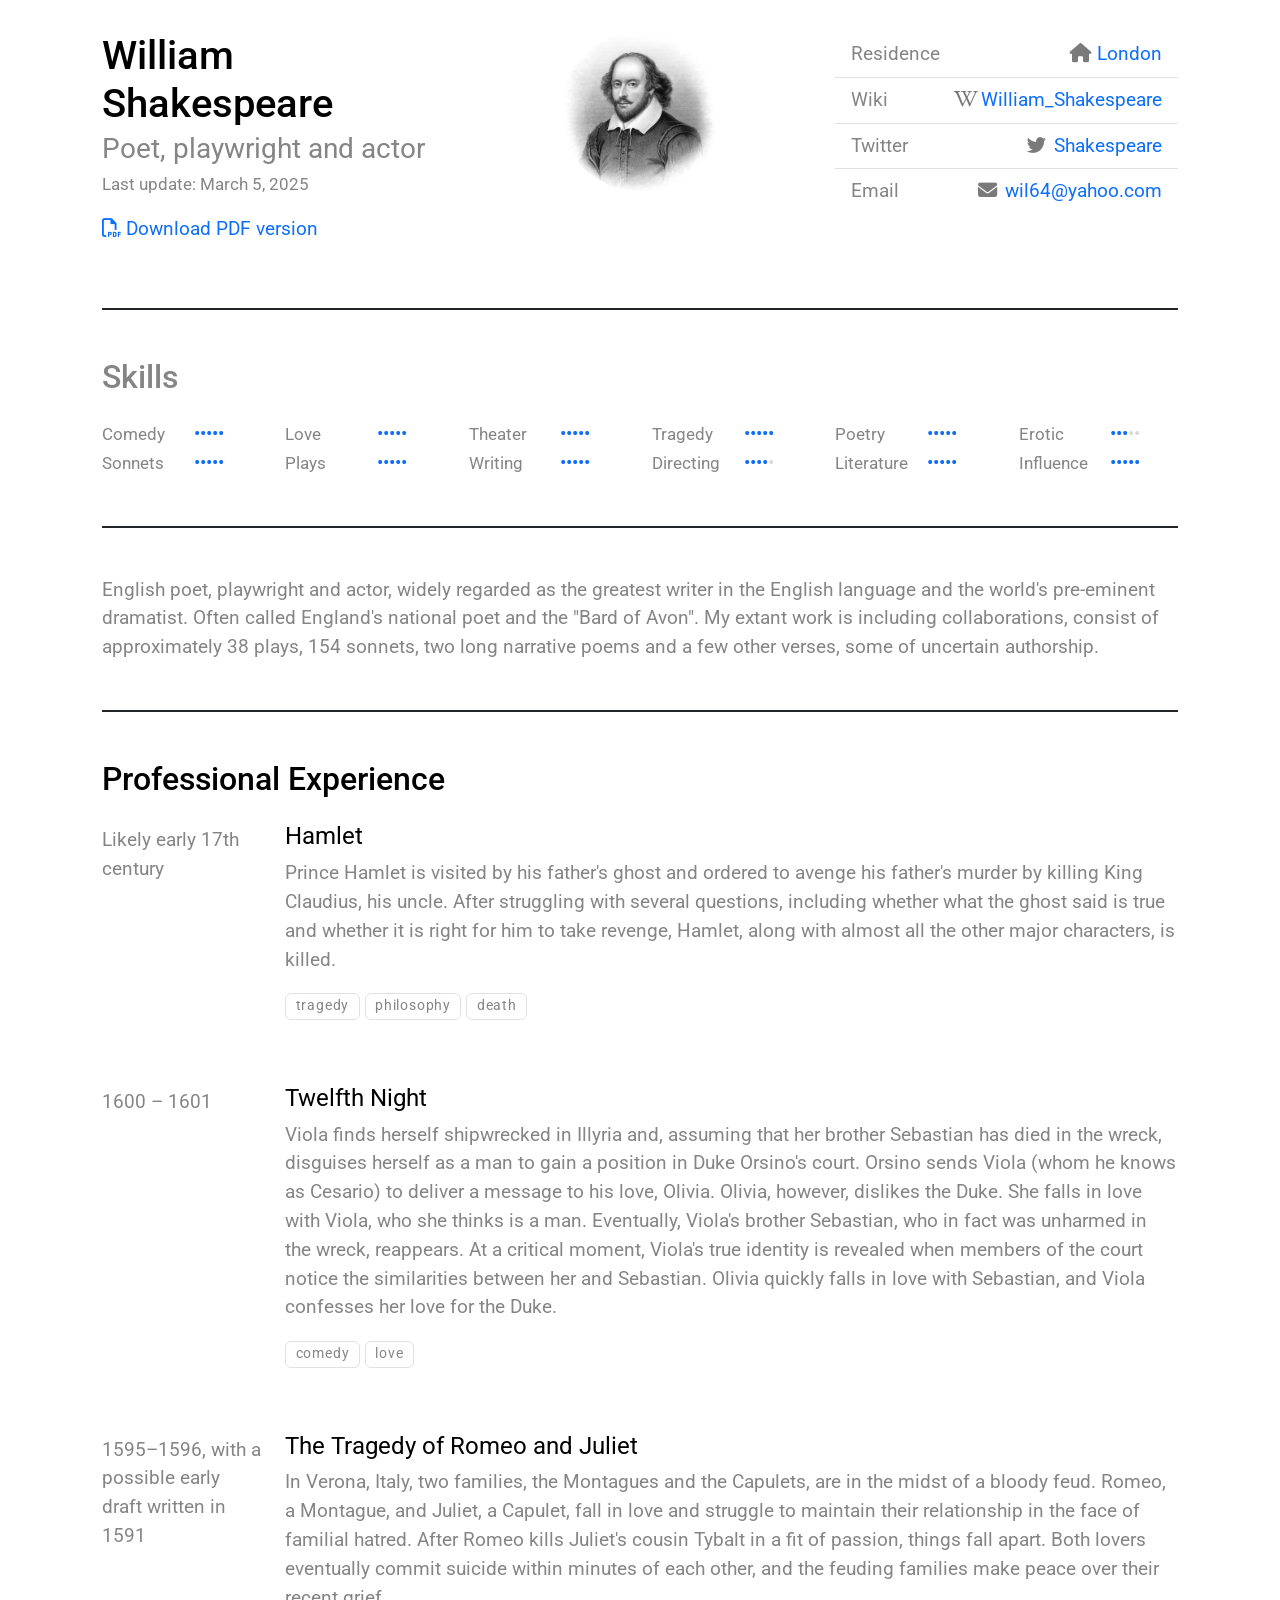
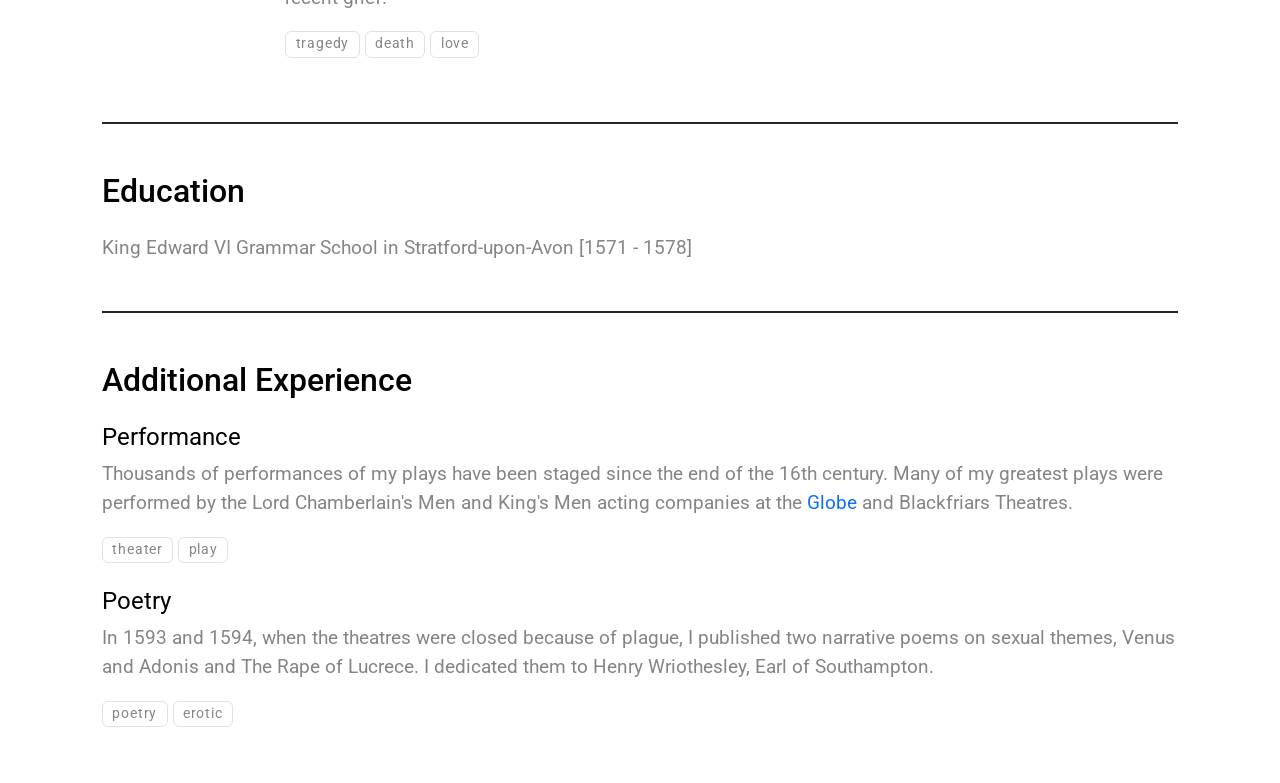
==== index.html @ 2194b479 "Deploying to gh-pages from @ DavidEo8145/cv@c3b291b998f80a54f65186875cc60ff836a8d5ad 🚀" ====
<!doctype html>
<html lang="en">
<head>
    <meta charset="UTF-8"/>
    <meta name="viewport" content="width=device-width, initial-scale=1">
    <title>William Shakespeare. Poet, playwright and actor</title>
    <link rel="icon" href="favicon.ico" type="image/x-icon"/>
    <link rel="preconnect" href="https://fonts.googleapis.com">
    <link rel="preconnect" href="https://fonts.gstatic.com" crossorigin>
    <link href="https://fonts.googleapis.com/css2?family=Roboto:wght@400;500&display=swap" rel="stylesheet">
    <link rel="stylesheet" href="https://cdn.jsdelivr.net/npm/bootstrap@5.2.0/dist/css/bootstrap.min.css">
    <link rel="stylesheet" href="https://cdnjs.cloudflare.com/ajax/libs/font-awesome/6.1.2/css/all.min.css">
    <link rel="stylesheet" href="styles.css">
    <base target="_blank">
</head>
<body>
<div class="container page">
    <div class="border-bottom border-2 border-print-0 border-dark mb-5 pb-5 pb-print-0 mb-print-1">
        <div class="row">
            <div class="col-print-6 col-12 col-md-4 d-flex justify-content-between flex-column">
                <div>
                    <h1 class="mb-0">William Shakespeare</h1>
                    <div class="fs-3">Poet, playwright and actor</div>
                </div>
                <div>
                    <p>
                        <time datetime="" class="small">Last update: March 5, 2025</time>
                    </p>
                    <p>
                        <span class="screen"><a href="william-shakespeare.poet-playwright-and-actor.pdf"><i class="far fa-file-pdf"></i>Download PDF version</a></span>
                        <span class="print">Up-to-date version of CV is available at <a href="https://DavidEo8145.github.io/cv"
                                                                                        class="text-nowrap"><i
                            class="fab fa-github" aria-hidden="true"></i>https://DavidEo8145.github.io/cv</a></span>
                    </p>
                </div>
            </div>
            <div class="col-4 col-md-3 col-lg-2 offset-lg-1 d-none d-md-block align-md-self-center text-center">
                <img src="photo.jpg" class="rounded-circle img-fluid" alt="Personal photo">
            </div>
            <div class="col-print-6 col-12 col-md-5 offset-lg-1 col-lg-4">
                <ul class="list-group list-group-flush">
                    <li class="list-group-item d-flex justify-content-between align-items-start">
                        <span class="text-nowrap">Residence</span>
                        <span class="text-nowrap"><a href="https://www.google.com/maps/place/London,+UK/@51.5285582,-0.2416814,11z/data=!3m1!4b1!4m5!3m4!1s0x47d8a00baf21de75:0x52963a5addd52a99!8m2!3d51.5072178!4d-0.1275862"><i class="fa fa-home fact-icon"></i>London</a></span>
                    </li>
                    <li class="list-group-item d-flex justify-content-between align-items-start">
                        <span class="text-nowrap">Wiki</span>
                        <span class="text-nowrap"><a href="https://en.wikipedia.org/wiki/William_Shakespeare">
                  <i class="fa-brands fa-wikipedia-w fact-icon"></i>William_Shakespeare
                </a></span>
                    </li>
                    <li class="list-group-item d-flex justify-content-between align-items-start">
                        <span class="text-nowrap">Twitter</span>
                        <span class="text-nowrap"><a href="https://twitter.com/shakespeare"><i class="fa-brands fa-twitter fact-icon"></i>Shakespeare</a></span>
                    </li>
                    <li class="list-group-item d-flex justify-content-between align-items-start">
                        <span class="text-nowrap">Email</span>
                        <span class="text-nowrap"><a href="mailto:wil64@yahoo.com"><i class="fa fa-envelope fact-icon"></i>wil64@yahoo.com</a></span>
                    </li>
                </ul>
            </div>
        </div>
    </div>

    <div class="border-bottom border-2 border-print-0 border-dark mb-5 pb-5 pb-print-0 mb-print-1">
        <h3 class="h2 screen mb-4">Skills</h3>
        <div class="row align-items-center">
            <div class="col-print-1 col-3 col-md-2 col-lg-1 text-right">
                <small>Comedy</small>
            </div>
            <div class="col-print-1 col-3 col-md-2 col-lg-1">
                <div class="skills">
                    <div class="skills-bar" style="width: 100%"></div>
                </div>
            </div>
            <div class="col-print-1 col-3 col-md-2 col-lg-1 text-right">
                <small>Love</small>
            </div>
            <div class="col-print-1 col-3 col-md-2 col-lg-1">
                <div class="skills">
                    <div class="skills-bar" style="width: 100%"></div>
                </div>
            </div>
            <div class="col-print-1 col-3 col-md-2 col-lg-1 text-right">
                <small>Theater</small>
            </div>
            <div class="col-print-1 col-3 col-md-2 col-lg-1">
                <div class="skills">
                    <div class="skills-bar" style="width: 100%"></div>
                </div>
            </div>
            <div class="col-print-1 col-3 col-md-2 col-lg-1 text-right">
                <small>Tragedy</small>
            </div>
            <div class="col-print-1 col-3 col-md-2 col-lg-1">
                <div class="skills">
                    <div class="skills-bar" style="width: 100%"></div>
                </div>
            </div>
            <div class="col-print-1 col-3 col-md-2 col-lg-1 text-right">
                <small>Poetry</small>
            </div>
            <div class="col-print-1 col-3 col-md-2 col-lg-1">
                <div class="skills">
                    <div class="skills-bar" style="width: 100%"></div>
                </div>
            </div>
            <div class="col-print-1 col-3 col-md-2 col-lg-1 text-right">
                <small>Erotic</small>
            </div>
            <div class="col-print-1 col-3 col-md-2 col-lg-1">
                <div class="skills">
                    <div class="skills-bar" style="width: 60%"></div>
                </div>
            </div>
            <div class="col-print-1 col-3 col-md-2 col-lg-1 text-right">
                <small>Sonnets</small>
            </div>
            <div class="col-print-1 col-3 col-md-2 col-lg-1">
                <div class="skills">
                    <div class="skills-bar" style="width: 100%"></div>
                </div>
            </div>
            <div class="col-print-1 col-3 col-md-2 col-lg-1 text-right">
                <small>Plays</small>
            </div>
            <div class="col-print-1 col-3 col-md-2 col-lg-1">
                <div class="skills">
                    <div class="skills-bar" style="width: 100%"></div>
                </div>
            </div>
            <div class="col-print-1 col-3 col-md-2 col-lg-1 text-right">
                <small>Writing</small>
            </div>
            <div class="col-print-1 col-3 col-md-2 col-lg-1">
                <div class="skills">
                    <div class="skills-bar" style="width: 100%"></div>
                </div>
            </div>
            <div class="col-print-1 col-3 col-md-2 col-lg-1 text-right">
                <small>Directing</small>
            </div>
            <div class="col-print-1 col-3 col-md-2 col-lg-1">
                <div class="skills">
                    <div class="skills-bar" style="width: 80%"></div>
                </div>
            </div>
            <div class="col-print-1 col-3 col-md-2 col-lg-1 text-right">
                <small>Literature</small>
            </div>
            <div class="col-print-1 col-3 col-md-2 col-lg-1">
                <div class="skills">
                    <div class="skills-bar" style="width: 100%"></div>
                </div>
            </div>
            <div class="col-print-1 col-3 col-md-2 col-lg-1 text-right">
                <small>Influence</small>
            </div>
            <div class="col-print-1 col-3 col-md-2 col-lg-1">
                <div class="skills">
                    <div class="skills-bar" style="width: 100%"></div>
                </div>
            </div>
        </div>
    </div>

    <div class="border-bottom border-2 border-print-0 border-dark mb-5 pb-5 pb-print-0 mb-print-1">
        English poet, playwright and actor, widely regarded as the greatest writer in the English language
        and the world's pre-eminent dramatist. Often called England's national poet and the "Bard of Avon".
        My extant work is including collaborations, consist of approximately 38 plays, 154 sonnets,
        two long narrative poems and a few other verses, some of uncertain authorship.
    </div>

    <div class="border-bottom border-2 border-print-0 border-dark mb-5 pb-5 pb-print-0 mb-print-1">
        <h2 class="mb-4">Professional Experience</h2>
        <div class="row d-block d-md-flex mb-5">
            <div class="col-md-2 pt-1">
                Likely early 17th century
            </div>
            <div class="col-md-10">
                <h3 class="fs-4 fw-normal">Hamlet</h3>

                <div><p>Prince Hamlet is visited by his father&#39;s ghost and ordered to avenge his father&#39;s murder by killing King Claudius, his uncle. After struggling with several questions, including whether what the ghost said is true and whether it is right for him to take revenge, Hamlet, along with almost all the other major characters, is killed.</p></div>

                <p>
                    <span class="badge text-body border border-1">tragedy</span>
                    <span class="badge text-body border border-1">philosophy</span>
                    <span class="badge text-body border border-1">death</span>
                </p>
            </div>
        </div>
        <div class="row d-block d-md-flex mb-5">
            <div class="col-md-2 pt-1">
                1600 – 1601
            </div>
            <div class="col-md-10">
                <h3 class="fs-4 fw-normal">Twelfth Night</h3>

                <div><p>Viola finds herself shipwrecked in Illyria and, assuming that her brother Sebastian has died in the wreck, disguises herself as a man to gain a position in Duke Orsino&#39;s court. Orsino sends Viola (whom he knows as Cesario) to deliver a message to his love, Olivia. Olivia, however, dislikes the Duke. She falls in love with Viola, who she thinks is a man. Eventually, Viola&#39;s brother Sebastian, who in fact was unharmed in the wreck, reappears. At a critical moment, Viola&#39;s true identity is revealed when members of the court notice the similarities between her and Sebastian. Olivia quickly falls in love with Sebastian, and Viola confesses her love for the Duke.</p></div>

                <p>
                    <span class="badge text-body border border-1">comedy</span>
                    <span class="badge text-body border border-1">love</span>
                </p>
            </div>
        </div>
        <div class="row d-block d-md-flex">
            <div class="col-md-2 pt-1">
                1595–1596, with a possible early draft written in 1591
            </div>
            <div class="col-md-10">
                <h3 class="fs-4 fw-normal">The Tragedy of Romeo and Juliet</h3>

                <div><p>In Verona, Italy, two families, the Montagues and the Capulets, are in the midst of a bloody feud. Romeo, a Montague, and Juliet, a Capulet, fall in love and struggle to maintain their relationship in the face of familial hatred. After Romeo kills Juliet&#39;s cousin Tybalt in a fit of passion, things fall apart. Both lovers eventually commit suicide within minutes of each other, and the feuding families make peace over their recent grief.</p></div>

                <p>
                    <span class="badge text-body border border-1">tragedy</span>
                    <span class="badge text-body border border-1">death</span>
                    <span class="badge text-body border border-1">love</span>
                </p>
            </div>
        </div>
    </div>

    <div class="border-bottom border-2 border-print-0 border-dark mb-5 pb-5 pb-print-0 mb-print-1">
        <h2 class="mb-4">Education</h2>
        <div>King Edward VI Grammar School in Stratford-upon-Avon [1571 - 1578]</div>
    </div>

    <h2 class="mb-4">Additional Experience</h2>

    <div class="mb-4">
        <h3 class="fs-4 fw-normal">Performance</h3>

        <p>Thousands of performances of my plays have been staged since the end of the 16th century. Many of my greatest plays were performed by the Lord Chamberlain&#39;s Men and King&#39;s Men acting companies at the <a href="https://en.wikipedia.org/wiki/Globe_Theatre">Globe</a> and Blackfriars Theatres.</p>

        <div>
            <span class="badge text-body border border-1">theater</span>
            <span class="badge text-body border border-1">play</span>
        </div>
    </div>
    <div class="mb-4">
        <h3 class="fs-4 fw-normal">Poetry</h3>

        <p>In 1593 and 1594, when the theatres were closed because of plague, I published two narrative poems on sexual themes, Venus and Adonis and The Rape of Lucrece. I dedicated them to Henry Wriothesley, Earl of Southampton.</p>

        <div>
            <span class="badge text-body border border-1">poetry</span>
            <span class="badge text-body border border-1">erotic</span>
        </div>
    </div>
</div>
</body>
</html>
---- styles.css ----
:root {
    --bs-font-sans-serif: Roboto, sans-serif;
    --bs-body-font-weight: 400;
    --bs-body-color: #858585;
    --bs-body-color-rgb: 133, 133, 133;
    --light-color: #D9D9D9;
    --dark-color: #7a7a7a;
    --bs-body-font-size: 1.2rem;
}

a {
    word-break: break-word;
    text-decoration: none;
}

h1, h2, h3, h4 {
    color: #000000;
}

@media print {
    :root {
        --bs-body-color: #000;
    }

    body {
        font-size: 0.7rem;
    }

    a {
        text-decoration: underline;
    }

    .page {
        min-width: 100%;
    }

    .screen {
        display: none;
    }

    .card {
        border: none;
    }

    .card-body {
        padding: 0;
    }

    .badge {
        border: 0.07rem solid #868e96;
        color: inherit;
        background-color: inherit;
    }

    .print-url {
        color: #deeef9;
        text-decoration: none;
        font-size: smaller;
    }

    .text-print-right {
        text-align: right;
    }
}

@media not print {
    .page {
        padding: 2rem;
    }

    .print {
        display: none;
    }

    h2 {
        margin-top: 2rem;
        margin-bottom: 1rem;
    }

    dt {
        font-weight: normal;
    }

    strong {
        font-weight: 500;
    }
}

.far,
.fab,
.fas,
.fa {
    text-decoration: none !important;
    margin-right: 5px;
}

.badge {
    font-weight: normal;
    letter-spacing: 0.05rem;
}

@media print {
    .col-print-1 {
        flex: 0 0 8.333333%;
        max-width: 8.333333%;
    }

    .col-print-6 {
        flex: 0 0 50%;
        max-width: 50%;
    }

    .border-print-0 {
        border-width: 0 !important;
    }

    .pb-print-0 {
        padding-bottom: 0 !important;
    }

    .mb-print-1 {
        margin-bottom: 1rem !important;
    }
}

.fact-icon {
    width: 1em;
    color: var(--dark-color);
    margin-right: 0.5rem;
}

@page {
    size: auto;
    margin: 10mm;
}

.skills {
    position: relative;
    display: inline-block;
    font-size: 1.2rem;
}

.skills::after {
    display: block;
    content: '•••••';
    color: var(--light-color);
}

.skills-bar {
    position: absolute;
    left: 0;
    top: 0;
    overflow: hidden;
}

.skills-bar::after {
    display: block;
    content: '•••••';
    color: var(--bs-primary);
}
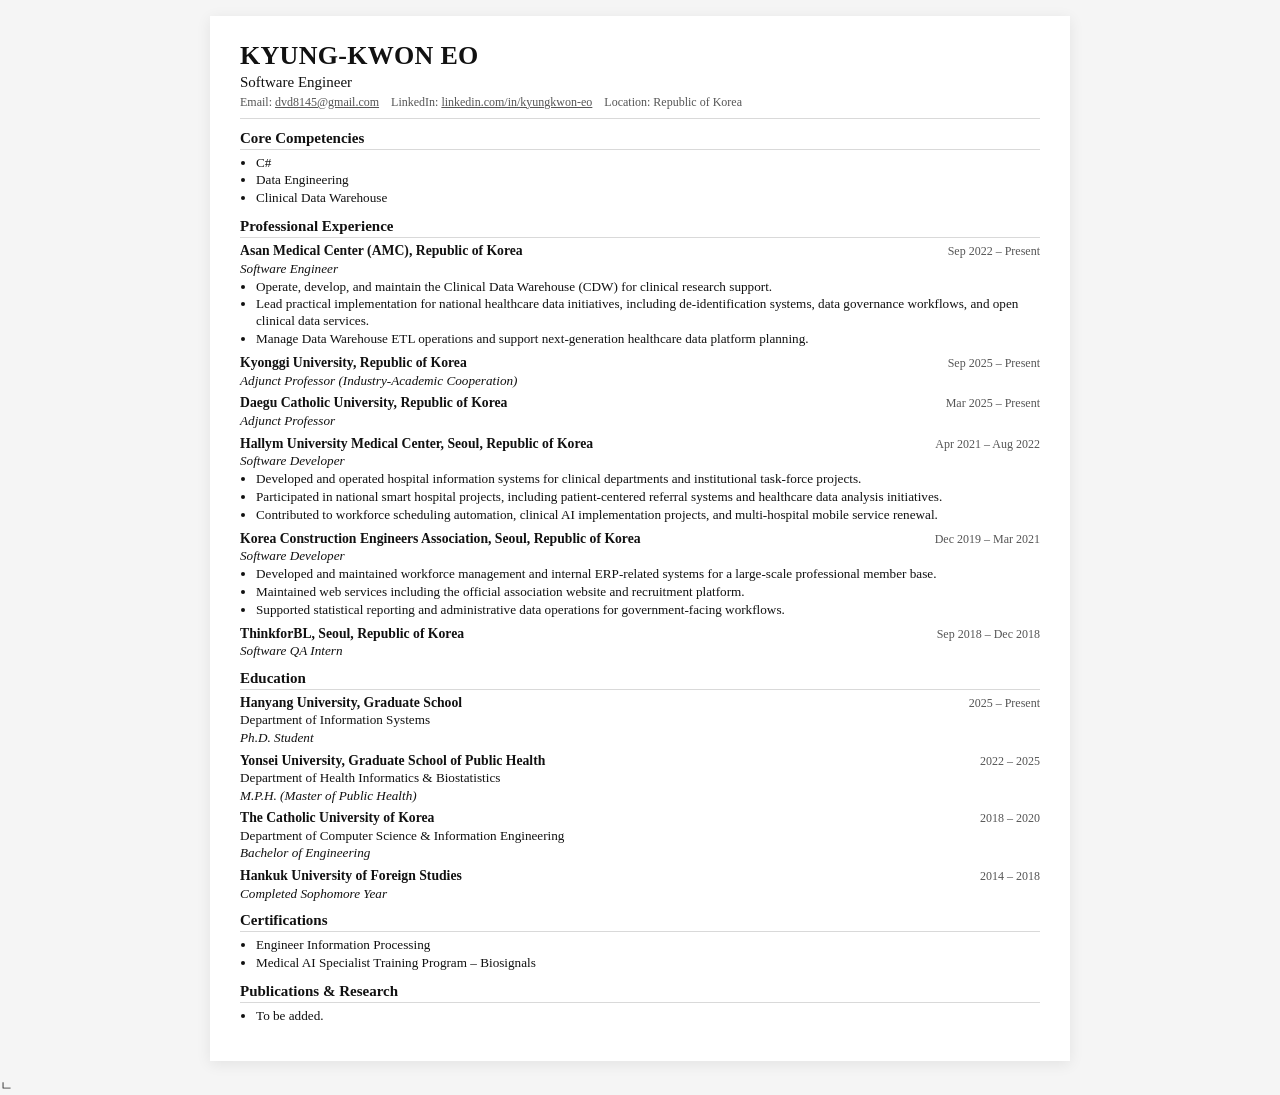
==== commit 514a8119: "Update CV layout and one-page print style" ====
--- a/index.html
+++ b/index.html
@@ -1,254 +1,152 @@
-<!doctype html>
-<html lang="en">
-<head>
-    <meta charset="UTF-8"/>
-    <meta name="viewport" content="width=device-width, initial-scale=1">
-    <title>William Shakespeare. Poet, playwright and actor</title>
-    <link rel="icon" href="favicon.ico" type="image/x-icon"/>
-    <link rel="preconnect" href="https://fonts.googleapis.com">
-    <link rel="preconnect" href="https://fonts.gstatic.com" crossorigin>
-    <link href="https://fonts.googleapis.com/css2?family=Roboto:wght@400;500&display=swap" rel="stylesheet">
-    <link rel="stylesheet" href="https://cdn.jsdelivr.net/npm/bootstrap@5.2.0/dist/css/bootstrap.min.css">
-    <link rel="stylesheet" href="https://cdnjs.cloudflare.com/ajax/libs/font-awesome/6.1.2/css/all.min.css">
-    <link rel="stylesheet" href="styles.css">
-    <base target="_blank">
-</head>
-<body>
-<div class="container page">
-    <div class="border-bottom border-2 border-print-0 border-dark mb-5 pb-5 pb-print-0 mb-print-1">
-        <div class="row">
-            <div class="col-print-6 col-12 col-md-4 d-flex justify-content-between flex-column">
-                <div>
-                    <h1 class="mb-0">William Shakespeare</h1>
-                    <div class="fs-3">Poet, playwright and actor</div>
-                </div>
-                <div>
-                    <p>
-                        <time datetime="" class="small">Last update: March 5, 2025</time>
-                    </p>
-                    <p>
-                        <span class="screen"><a href="william-shakespeare.poet-playwright-and-actor.pdf"><i class="far fa-file-pdf"></i>Download PDF version</a></span>
-                        <span class="print">Up-to-date version of CV is available at <a href="https://DavidEo8145.github.io/cv"
-                                                                                        class="text-nowrap"><i
-                            class="fab fa-github" aria-hidden="true"></i>https://DavidEo8145.github.io/cv</a></span>
-                    </p>
-                </div>
-            </div>
-            <div class="col-4 col-md-3 col-lg-2 offset-lg-1 d-none d-md-block align-md-self-center text-center">
-                <img src="photo.jpg" class="rounded-circle img-fluid" alt="Personal photo">
-            </div>
-            <div class="col-print-6 col-12 col-md-5 offset-lg-1 col-lg-4">
-                <ul class="list-group list-group-flush">
-                    <li class="list-group-item d-flex justify-content-between align-items-start">
-                        <span class="text-nowrap">Residence</span>
-                        <span class="text-nowrap"><a href="https://www.google.com/maps/place/London,+UK/@51.5285582,-0.2416814,11z/data=!3m1!4b1!4m5!3m4!1s0x47d8a00baf21de75:0x52963a5addd52a99!8m2!3d51.5072178!4d-0.1275862"><i class="fa fa-home fact-icon"></i>London</a></span>
-                    </li>
-                    <li class="list-group-item d-flex justify-content-between align-items-start">
-                        <span class="text-nowrap">Wiki</span>
-                        <span class="text-nowrap"><a href="https://en.wikipedia.org/wiki/William_Shakespeare">
-                  <i class="fa-brands fa-wikipedia-w fact-icon"></i>William_Shakespeare
-                </a></span>
-                    </li>
-                    <li class="list-group-item d-flex justify-content-between align-items-start">
-                        <span class="text-nowrap">Twitter</span>
-                        <span class="text-nowrap"><a href="https://twitter.com/shakespeare"><i class="fa-brands fa-twitter fact-icon"></i>Shakespeare</a></span>
-                    </li>
-                    <li class="list-group-item d-flex justify-content-between align-items-start">
-                        <span class="text-nowrap">Email</span>
-                        <span class="text-nowrap"><a href="mailto:wil64@yahoo.com"><i class="fa fa-envelope fact-icon"></i>wil64@yahoo.com</a></span>
-                    </li>
-                </ul>
-            </div>
-        </div>
-    </div>
-
-    <div class="border-bottom border-2 border-print-0 border-dark mb-5 pb-5 pb-print-0 mb-print-1">
-        <h3 class="h2 screen mb-4">Skills</h3>
-        <div class="row align-items-center">
-            <div class="col-print-1 col-3 col-md-2 col-lg-1 text-right">
-                <small>Comedy</small>
-            </div>
-            <div class="col-print-1 col-3 col-md-2 col-lg-1">
-                <div class="skills">
-                    <div class="skills-bar" style="width: 100%"></div>
-                </div>
-            </div>
-            <div class="col-print-1 col-3 col-md-2 col-lg-1 text-right">
-                <small>Love</small>
-            </div>
-            <div class="col-print-1 col-3 col-md-2 col-lg-1">
-                <div class="skills">
-                    <div class="skills-bar" style="width: 100%"></div>
-                </div>
-            </div>
-            <div class="col-print-1 col-3 col-md-2 col-lg-1 text-right">
-                <small>Theater</small>
-            </div>
-            <div class="col-print-1 col-3 col-md-2 col-lg-1">
-                <div class="skills">
-                    <div class="skills-bar" style="width: 100%"></div>
-                </div>
-            </div>
-            <div class="col-print-1 col-3 col-md-2 col-lg-1 text-right">
-                <small>Tragedy</small>
-            </div>
-            <div class="col-print-1 col-3 col-md-2 col-lg-1">
-                <div class="skills">
-                    <div class="skills-bar" style="width: 100%"></div>
-                </div>
-            </div>
-            <div class="col-print-1 col-3 col-md-2 col-lg-1 text-right">
-                <small>Poetry</small>
-            </div>
-            <div class="col-print-1 col-3 col-md-2 col-lg-1">
-                <div class="skills">
-                    <div class="skills-bar" style="width: 100%"></div>
-                </div>
-            </div>
-            <div class="col-print-1 col-3 col-md-2 col-lg-1 text-right">
-                <small>Erotic</small>
-            </div>
-            <div class="col-print-1 col-3 col-md-2 col-lg-1">
-                <div class="skills">
-                    <div class="skills-bar" style="width: 60%"></div>
-                </div>
-            </div>
-            <div class="col-print-1 col-3 col-md-2 col-lg-1 text-right">
-                <small>Sonnets</small>
-            </div>
-            <div class="col-print-1 col-3 col-md-2 col-lg-1">
-                <div class="skills">
-                    <div class="skills-bar" style="width: 100%"></div>
-                </div>
-            </div>
-            <div class="col-print-1 col-3 col-md-2 col-lg-1 text-right">
-                <small>Plays</small>
-            </div>
-            <div class="col-print-1 col-3 col-md-2 col-lg-1">
-                <div class="skills">
-                    <div class="skills-bar" style="width: 100%"></div>
-                </div>
-            </div>
-            <div class="col-print-1 col-3 col-md-2 col-lg-1 text-right">
-                <small>Writing</small>
-            </div>
-            <div class="col-print-1 col-3 col-md-2 col-lg-1">
-                <div class="skills">
-                    <div class="skills-bar" style="width: 100%"></div>
-                </div>
-            </div>
-            <div class="col-print-1 col-3 col-md-2 col-lg-1 text-right">
-                <small>Directing</small>
-            </div>
-            <div class="col-print-1 col-3 col-md-2 col-lg-1">
-                <div class="skills">
-                    <div class="skills-bar" style="width: 80%"></div>
-                </div>
-            </div>
-            <div class="col-print-1 col-3 col-md-2 col-lg-1 text-right">
-                <small>Literature</small>
-            </div>
-            <div class="col-print-1 col-3 col-md-2 col-lg-1">
-                <div class="skills">
-                    <div class="skills-bar" style="width: 100%"></div>
-                </div>
-            </div>
-            <div class="col-print-1 col-3 col-md-2 col-lg-1 text-right">
-                <small>Influence</small>
-            </div>
-            <div class="col-print-1 col-3 col-md-2 col-lg-1">
-                <div class="skills">
-                    <div class="skills-bar" style="width: 100%"></div>
-                </div>
-            </div>
-        </div>
-    </div>
-
-    <div class="border-bottom border-2 border-print-0 border-dark mb-5 pb-5 pb-print-0 mb-print-1">
-        English poet, playwright and actor, widely regarded as the greatest writer in the English language
-        and the world's pre-eminent dramatist. Often called England's national poet and the "Bard of Avon".
-        My extant work is including collaborations, consist of approximately 38 plays, 154 sonnets,
-        two long narrative poems and a few other verses, some of uncertain authorship.
-    </div>
-
-    <div class="border-bottom border-2 border-print-0 border-dark mb-5 pb-5 pb-print-0 mb-print-1">
-        <h2 class="mb-4">Professional Experience</h2>
-        <div class="row d-block d-md-flex mb-5">
-            <div class="col-md-2 pt-1">
-                Likely early 17th century
-            </div>
-            <div class="col-md-10">
-                <h3 class="fs-4 fw-normal">Hamlet</h3>
-
-                <div><p>Prince Hamlet is visited by his father&#39;s ghost and ordered to avenge his father&#39;s murder by killing King Claudius, his uncle. After struggling with several questions, including whether what the ghost said is true and whether it is right for him to take revenge, Hamlet, along with almost all the other major characters, is killed.</p></div>
-
-                <p>
-                    <span class="badge text-body border border-1">tragedy</span>
-                    <span class="badge text-body border border-1">philosophy</span>
-                    <span class="badge text-body border border-1">death</span>
-                </p>
-            </div>
-        </div>
-        <div class="row d-block d-md-flex mb-5">
-            <div class="col-md-2 pt-1">
-                1600 – 1601
-            </div>
-            <div class="col-md-10">
-                <h3 class="fs-4 fw-normal">Twelfth Night</h3>
-
-                <div><p>Viola finds herself shipwrecked in Illyria and, assuming that her brother Sebastian has died in the wreck, disguises herself as a man to gain a position in Duke Orsino&#39;s court. Orsino sends Viola (whom he knows as Cesario) to deliver a message to his love, Olivia. Olivia, however, dislikes the Duke. She falls in love with Viola, who she thinks is a man. Eventually, Viola&#39;s brother Sebastian, who in fact was unharmed in the wreck, reappears. At a critical moment, Viola&#39;s true identity is revealed when members of the court notice the similarities between her and Sebastian. Olivia quickly falls in love with Sebastian, and Viola confesses her love for the Duke.</p></div>
-
-                <p>
-                    <span class="badge text-body border border-1">comedy</span>
-                    <span class="badge text-body border border-1">love</span>
-                </p>
-            </div>
-        </div>
-        <div class="row d-block d-md-flex">
-            <div class="col-md-2 pt-1">
-                1595–1596, with a possible early draft written in 1591
-            </div>
-            <div class="col-md-10">
-                <h3 class="fs-4 fw-normal">The Tragedy of Romeo and Juliet</h3>
-
-                <div><p>In Verona, Italy, two families, the Montagues and the Capulets, are in the midst of a bloody feud. Romeo, a Montague, and Juliet, a Capulet, fall in love and struggle to maintain their relationship in the face of familial hatred. After Romeo kills Juliet&#39;s cousin Tybalt in a fit of passion, things fall apart. Both lovers eventually commit suicide within minutes of each other, and the feuding families make peace over their recent grief.</p></div>
-
-                <p>
-                    <span class="badge text-body border border-1">tragedy</span>
-                    <span class="badge text-body border border-1">death</span>
-                    <span class="badge text-body border border-1">love</span>
-                </p>
-            </div>
-        </div>
-    </div>
-
-    <div class="border-bottom border-2 border-print-0 border-dark mb-5 pb-5 pb-print-0 mb-print-1">
-        <h2 class="mb-4">Education</h2>
-        <div>King Edward VI Grammar School in Stratford-upon-Avon [1571 - 1578]</div>
-    </div>
-
-    <h2 class="mb-4">Additional Experience</h2>
-
-    <div class="mb-4">
-        <h3 class="fs-4 fw-normal">Performance</h3>
-
-        <p>Thousands of performances of my plays have been staged since the end of the 16th century. Many of my greatest plays were performed by the Lord Chamberlain&#39;s Men and King&#39;s Men acting companies at the <a href="https://en.wikipedia.org/wiki/Globe_Theatre">Globe</a> and Blackfriars Theatres.</p>
-
-        <div>
-            <span class="badge text-body border border-1">theater</span>
-            <span class="badge text-body border border-1">play</span>
-        </div>
-    </div>
-    <div class="mb-4">
-        <h3 class="fs-4 fw-normal">Poetry</h3>
-
-        <p>In 1593 and 1594, when the theatres were closed because of plague, I published two narrative poems on sexual themes, Venus and Adonis and The Rape of Lucrece. I dedicated them to Henry Wriothesley, Earl of Southampton.</p>
-
-        <div>
-            <span class="badge text-body border border-1">poetry</span>
-            <span class="badge text-body border border-1">erotic</span>
-        </div>
-    </div>
-</div>
-</body>
-</html>
+<!doctype html>
+<html lang="en">
+<head>
+  <meta charset="UTF-8" />
+  <meta name="viewport" content="width=device-width, initial-scale=1.0" />
+  <title>KYUNG-KWON EO | CV</title>
+  <link rel="stylesheet" href="style.css" />
+</head>
+<body>
+  <main class="cv">
+    <header class="header">
+      <h1>KYUNG-KWON EO</h1>
+      <p class="role">Software Engineer</p>
+      <p class="contact">
+        <span>Email: <a href="mailto:dvd8145@gmail.com">dvd8145@gmail.com</a></span>
+        <span>LinkedIn: <a href="https://www.linkedin.com/in/kyungkwon-eo" target="_blank" rel="noreferrer">linkedin.com/in/kyungkwon-eo</a></span>
+        <span>Location: Republic of Korea</span>
+      </p>
+    </header>
+
+    <section>
+      <h2>Core Competencies</h2>
+      <ul>
+        <li>C#</li>
+        <li>Data Engineering</li>
+        <li>Clinical Data Warehouse</li>
+      </ul>
+    </section>
+
+    <section>
+      <h2>Professional Experience</h2>
+
+      <article class="item">
+        <div class="item-head">
+          <h3>Asan Medical Center (AMC), Republic of Korea</h3>
+          <p>Sep 2022 – Present</p>
+        </div>
+        <p class="item-subtitle">Software Engineer</p>
+        <ul>
+          <li>Operate, develop, and maintain the Clinical Data Warehouse (CDW) for clinical research support.</li>
+          <li>Lead practical implementation for national healthcare data initiatives, including de-identification systems, data governance workflows, and open clinical data services.</li>
+          <li>Manage Data Warehouse ETL operations and support next-generation healthcare data platform planning.</li>
+        </ul>
+      </article>
+
+      <article class="item">
+        <div class="item-head">
+          <h3>Kyonggi University, Republic of Korea</h3>
+          <p>Sep 2025 – Present</p>
+        </div>
+        <p class="item-subtitle">Adjunct Professor (Industry-Academic Cooperation)</p>
+      </article>
+
+      <article class="item">
+        <div class="item-head">
+          <h3>Daegu Catholic University, Republic of Korea</h3>
+          <p>Mar 2025 – Present</p>
+        </div>
+        <p class="item-subtitle">Adjunct Professor</p>
+      </article>
+
+      <article class="item">
+        <div class="item-head">
+          <h3>Hallym University Medical Center, Seoul, Republic of Korea</h3>
+          <p>Apr 2021 – Aug 2022</p>
+        </div>
+        <p class="item-subtitle">Software Developer</p>
+        <ul>
+          <li>Developed and operated hospital information systems for clinical departments and institutional task-force projects.</li>
+          <li>Participated in national smart hospital projects, including patient-centered referral systems and healthcare data analysis initiatives.</li>
+          <li>Contributed to workforce scheduling automation, clinical AI implementation projects, and multi-hospital mobile service renewal.</li>
+        </ul>
+      </article>
+
+      <article class="item">
+        <div class="item-head">
+          <h3>Korea Construction Engineers Association, Seoul, Republic of Korea</h3>
+          <p>Dec 2019 – Mar 2021</p>
+        </div>
+        <p class="item-subtitle">Software Developer</p>
+        <ul>
+          <li>Developed and maintained workforce management and internal ERP-related systems for a large-scale professional member base.</li>
+          <li>Maintained web services including the official association website and recruitment platform.</li>
+          <li>Supported statistical reporting and administrative data operations for government-facing workflows.</li>
+        </ul>
+      </article>
+
+      <article class="item">
+        <div class="item-head">
+          <h3>ThinkforBL, Seoul, Republic of Korea</h3>
+          <p>Sep 2018 – Dec 2018</p>
+        </div>
+        <p class="item-subtitle">Software QA Intern</p>
+      </article>
+    </section>
+
+    <section>
+      <h2>Education</h2>
+
+      <article class="item">
+        <div class="item-head">
+          <h3>Hanyang University, Graduate School</h3>
+          <p>2025 – Present</p>
+        </div>
+        <p>Department of Information Systems</p>
+        <p class="item-subtitle">Ph.D. Student</p>
+      </article>
+
+      <article class="item">
+        <div class="item-head">
+          <h3>Yonsei University, Graduate School of Public Health</h3>
+          <p>2022 – 2025</p>
+        </div>
+        <p>Department of Health Informatics &amp; Biostatistics</p>
+        <p class="item-subtitle">M.P.H. (Master of Public Health)</p>
+      </article>
+
+      <article class="item">
+        <div class="item-head">
+          <h3>The Catholic University of Korea</h3>
+          <p>2018 – 2020</p>
+        </div>
+        <p>Department of Computer Science &amp; Information Engineering</p>
+        <p class="item-subtitle">Bachelor of Engineering</p>
+      </article>
+
+      <article class="item">
+        <div class="item-head">
+          <h3>Hankuk University of Foreign Studies</h3>
+          <p>2014 – 2018</p>
+        </div>
+        <p class="item-subtitle">Completed Sophomore Year</p>
+      </article>
+    </section>
+
+    <section>
+      <h2>Certifications</h2>
+      <ul>
+        <li>Engineer Information Processing</li>
+        <li>Medical AI Specialist Training Program – Biosignals</li>
+      </ul>
+    </section>
+
+    <section>
+      <h2>Publications &amp; Research</h2>
+      <ul>
+        <li>To be added.</li>
+      </ul>
+    </section>
+  </main>
+</body>
+</html>ㄴ
--- a/style.css
+++ b/style.css
@@ -0,0 +1,193 @@
+:root {
+  --text: #111;
+  --muted: #555;
+  --line: #d9d9d9;
+  --bg: #fff;
+}
+
+* {
+  box-sizing: border-box;
+}
+
+html, body {
+  margin: 0;
+  padding: 0;
+  background: #f5f5f5;
+  color: var(--text);
+  font-family: "Times New Roman", Times, serif;
+  line-height: 1.32;
+  font-size: 13.2px;
+}
+
+.cv {
+  width: min(860px, 94%);
+  margin: 16px auto;
+  background: var(--bg);
+  padding: 26px 30px;
+  box-shadow: 0 3px 14px rgba(0, 0, 0, 0.08);
+}
+
+.header {
+  border-bottom: 1px solid var(--line);
+  padding-bottom: 8px;
+  margin-bottom: 10px;
+}
+
+h1 {
+  margin: 0 0 2px;
+  font-size: 26px;
+  letter-spacing: 0.3px;
+  line-height: 1.1;
+}
+
+.role {
+  margin: 0 0 4px;
+  font-size: 15px;
+  line-height: 1.2;
+}
+
+.contact {
+  margin: 0;
+  color: var(--muted);
+  font-size: 12px;
+  display: flex;
+  flex-wrap: wrap;
+  gap: 2px 12px;
+}
+
+a {
+  color: inherit;
+  text-decoration: underline;
+}
+
+section {
+  margin: 9px 0 10px;
+}
+
+h2 {
+  font-size: 15px;
+  margin: 0 0 5px;
+  border-bottom: 1px solid var(--line);
+  padding-bottom: 2px;
+  line-height: 1.2;
+}
+
+.item {
+  margin-bottom: 7px;
+}
+
+.item-head {
+  display: flex;
+  justify-content: space-between;
+  align-items: baseline;
+  gap: 10px;
+}
+
+.item-head h3 {
+  margin: 0;
+  font-size: 13.7px;
+  line-height: 1.2;
+}
+
+.item-head p {
+  margin: 0;
+  color: var(--muted);
+  white-space: nowrap;
+  font-size: 12px;
+  line-height: 1.2;
+}
+
+.item-subtitle {
+  margin: 1px 0 2px;
+  font-style: italic;
+  line-height: 1.2;
+}
+
+ul {
+  margin: 2px 0 0 16px;
+  padding: 0;
+}
+
+li {
+  margin: 1px 0;
+  line-height: 1.28;
+}
+
+p {
+  margin: 1px 0;
+  line-height: 1.25;
+}
+
+/* Print: true one-page A4 target */
+@media print {
+  @page {
+    size: A4;
+    margin: 8mm 10mm;
+  }
+
+  html, body {
+    background: #fff;
+    font-size: 11.2px;
+    line-height: 1.24;
+  }
+
+  .cv {
+    width: 100%;
+    margin: 0;
+    box-shadow: none;
+    padding: 0;
+  }
+
+  h1 {
+    font-size: 20px;
+    margin-bottom: 1px;
+  }
+
+  .role {
+    font-size: 12px;
+    margin-bottom: 2px;
+  }
+
+  .contact {
+    font-size: 10.2px;
+    gap: 1px 8px;
+  }
+
+  section {
+    margin: 5px 0 6px;
+  }
+
+  h2 {
+    font-size: 12px;
+    margin-bottom: 3px;
+    padding-bottom: 1px;
+  }
+
+  .item {
+    margin-bottom: 4px;
+    page-break-inside: avoid;
+  }
+
+  .item-head h3 {
+    font-size: 11.2px;
+  }
+
+  .item-head p,
+  .item-subtitle,
+  p,
+  li {
+    font-size: 10.2px;
+  }
+
+  ul {
+    margin-left: 13px;
+  }
+
+  li {
+    margin: 0;
+  }
+
+  a {
+    text-decoration: none;
+  }
+}
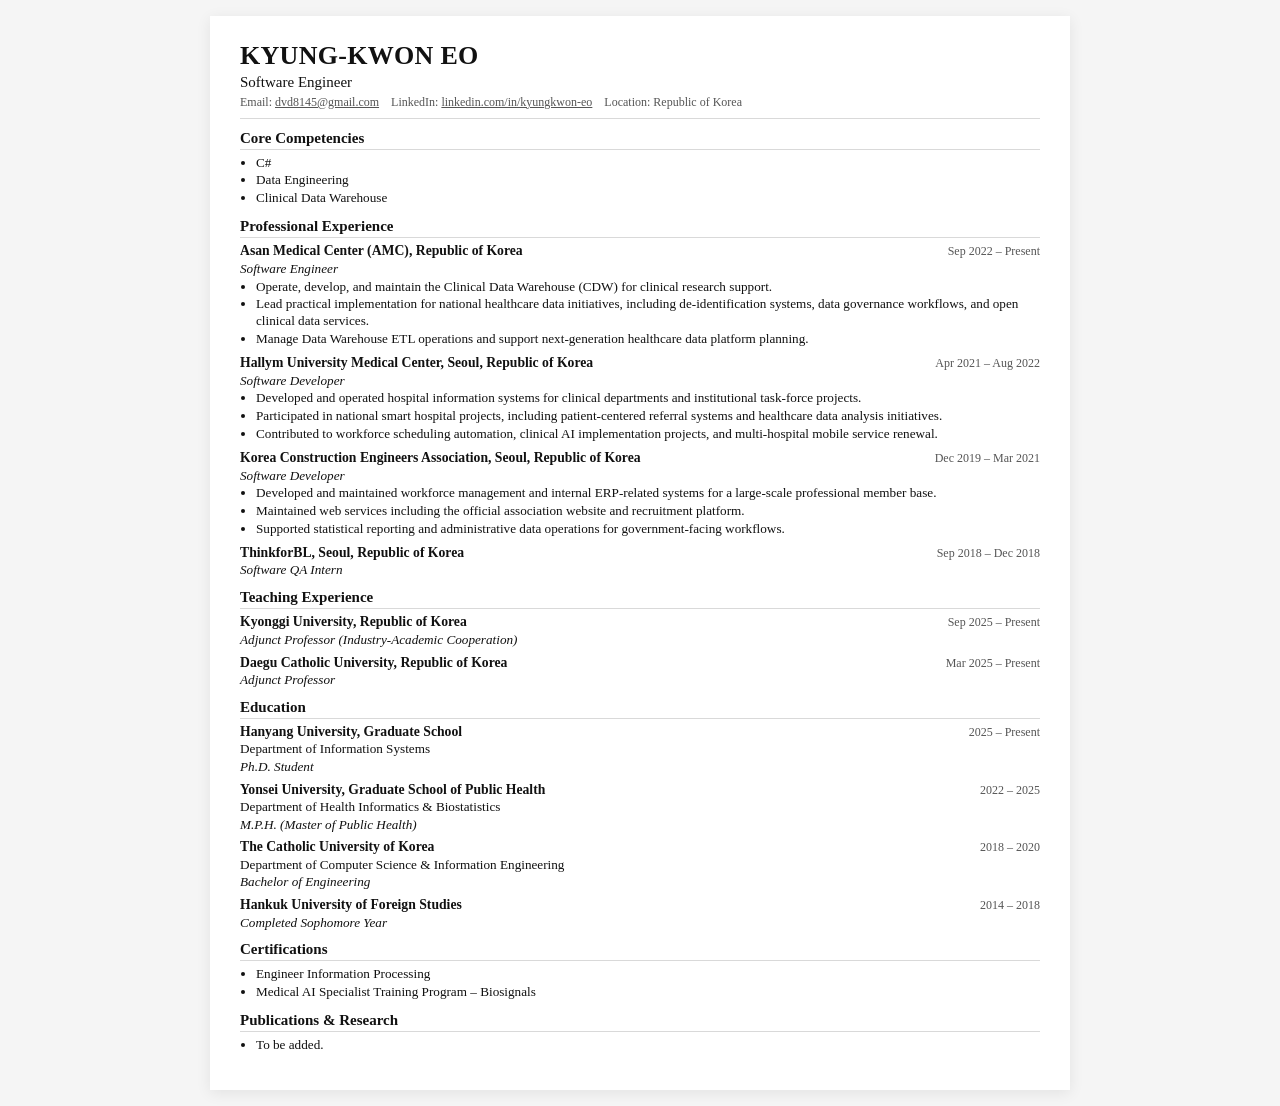
==== commit ae2e48d9: "Revise CV content and add teaching experience Updated the CV content to include teaching experience " ====
--- a/index.html
+++ b/index.html
@@ -45,22 +45,6 @@
 
       <article class="item">
         <div class="item-head">
-          <h3>Kyonggi University, Republic of Korea</h3>
-          <p>Sep 2025 – Present</p>
-        </div>
-        <p class="item-subtitle">Adjunct Professor (Industry-Academic Cooperation)</p>
-      </article>
-
-      <article class="item">
-        <div class="item-head">
-          <h3>Daegu Catholic University, Republic of Korea</h3>
-          <p>Mar 2025 – Present</p>
-        </div>
-        <p class="item-subtitle">Adjunct Professor</p>
-      </article>
-
-      <article class="item">
-        <div class="item-head">
           <h3>Hallym University Medical Center, Seoul, Republic of Korea</h3>
           <p>Apr 2021 – Aug 2022</p>
         </div>
@@ -91,6 +75,26 @@
           <p>Sep 2018 – Dec 2018</p>
         </div>
         <p class="item-subtitle">Software QA Intern</p>
+      </article>
+    </section>
+
+    <section>
+      <h2>Teaching Experience</h2>
+
+      <article class="item">
+        <div class="item-head">
+          <h3>Kyonggi University, Republic of Korea</h3>
+          <p>Sep 2025 – Present</p>
+        </div>
+        <p class="item-subtitle">Adjunct Professor (Industry-Academic Cooperation)</p>
+      </article>
+
+      <article class="item">
+        <div class="item-head">
+          <h3>Daegu Catholic University, Republic of Korea</h3>
+          <p>Mar 2025 – Present</p>
+        </div>
+        <p class="item-subtitle">Adjunct Professor</p>
       </article>
     </section>
 
@@ -149,4 +153,4 @@
     </section>
   </main>
 </body>
-</html>ㄴ+</html>
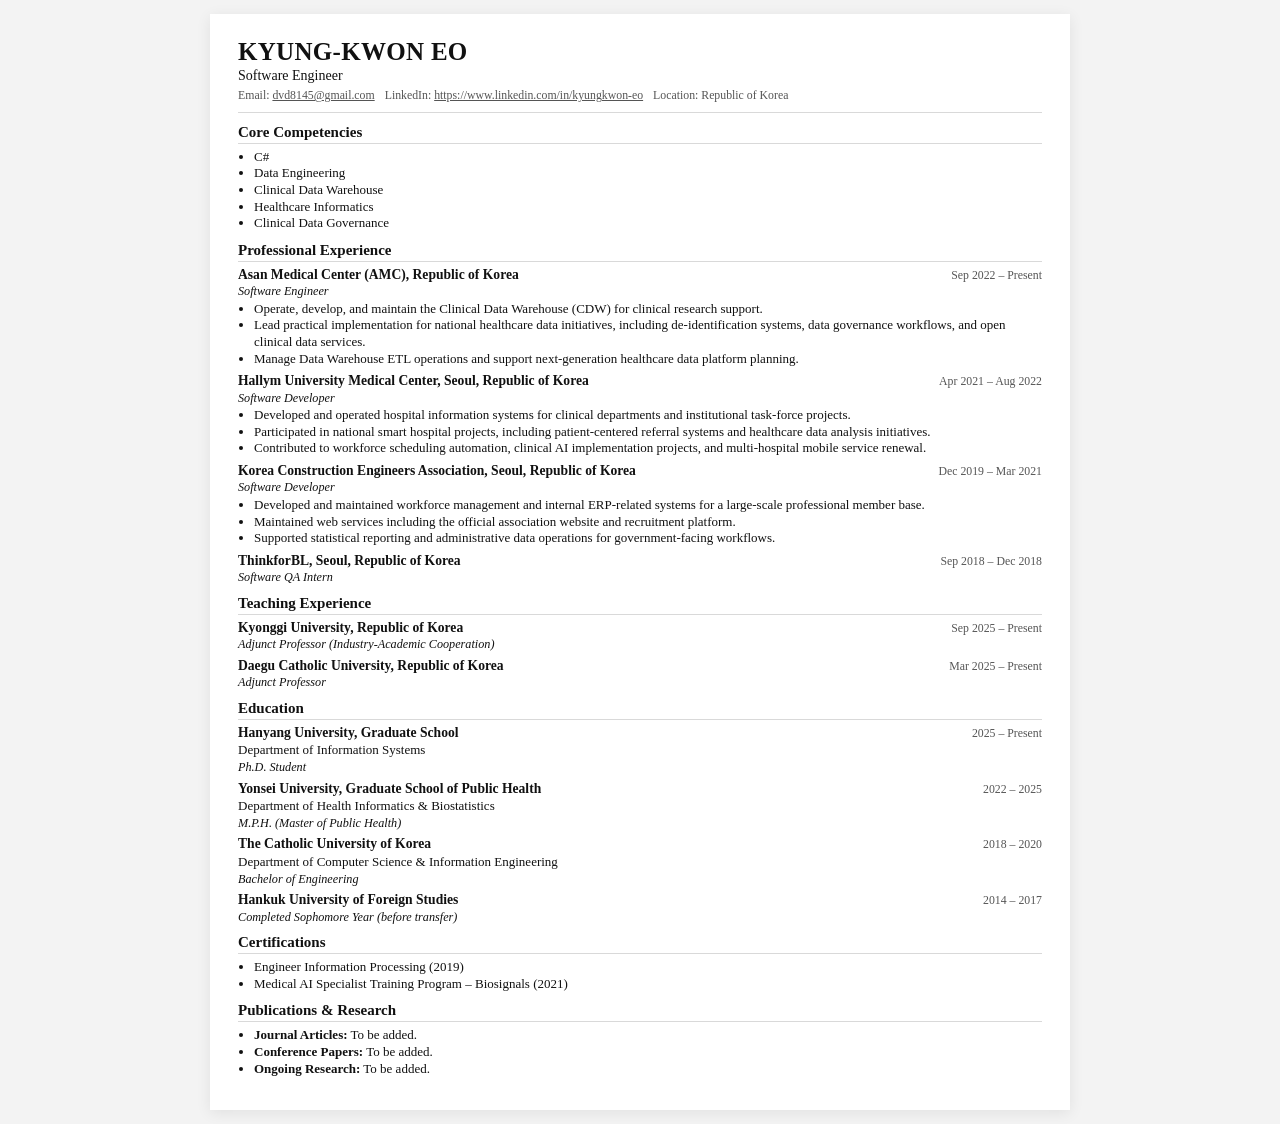
==== commit e72b7661: "Update cv" ====
--- a/index.html
+++ b/index.html
@@ -13,7 +13,7 @@
       <p class="role">Software Engineer</p>
       <p class="contact">
         <span>Email: <a href="mailto:dvd8145@gmail.com">dvd8145@gmail.com</a></span>
-        <span>LinkedIn: <a href="https://www.linkedin.com/in/kyungkwon-eo" target="_blank" rel="noreferrer">linkedin.com/in/kyungkwon-eo</a></span>
+        <span>LinkedIn: <a href="https://www.linkedin.com/in/kyungkwon-eo" target="_blank" rel="noreferrer">https://www.linkedin.com/in/kyungkwon-eo</a></span>
         <span>Location: Republic of Korea</span>
       </p>
     </header>
@@ -24,6 +24,8 @@
         <li>C#</li>
         <li>Data Engineering</li>
         <li>Clinical Data Warehouse</li>
+        <li>Healthcare Informatics</li>
+        <li>Clinical Data Governance</li>
       </ul>
     </section>
 
@@ -131,26 +133,28 @@
       <article class="item">
         <div class="item-head">
           <h3>Hankuk University of Foreign Studies</h3>
-          <p>2014 – 2018</p>
+          <p>2014 – 2017</p>
         </div>
-        <p class="item-subtitle">Completed Sophomore Year</p>
+        <p class="item-subtitle">Completed Sophomore Year (before transfer)</p>
       </article>
     </section>
 
     <section>
       <h2>Certifications</h2>
       <ul>
-        <li>Engineer Information Processing</li>
-        <li>Medical AI Specialist Training Program – Biosignals</li>
+        <li>Engineer Information Processing (2019)</li>
+        <li>Medical AI Specialist Training Program – Biosignals (2021)</li>
       </ul>
     </section>
 
     <section>
       <h2>Publications &amp; Research</h2>
       <ul>
-        <li>To be added.</li>
+        <li><strong>Journal Articles:</strong> To be added.</li>
+        <li><strong>Conference Papers:</strong> To be added.</li>
+        <li><strong>Ongoing Research:</strong> To be added.</li>
       </ul>
     </section>
   </main>
 </body>
-</html>
+</html>
--- a/style.css
+++ b/style.css
@@ -9,21 +9,22 @@
   box-sizing: border-box;
 }
 
-html, body {
+html,
+body {
   margin: 0;
   padding: 0;
-  background: #f5f5f5;
+  background: #f3f3f3;
   color: var(--text);
   font-family: "Times New Roman", Times, serif;
-  line-height: 1.32;
-  font-size: 13.2px;
+  font-size: 13px;
+  line-height: 1.3;
 }
 
 .cv {
   width: min(860px, 94%);
-  margin: 16px auto;
+  margin: 14px auto;
   background: var(--bg);
-  padding: 26px 30px;
+  padding: 24px 28px;
   box-shadow: 0 3px 14px rgba(0, 0, 0, 0.08);
 }
 
@@ -35,24 +36,24 @@
 
 h1 {
   margin: 0 0 2px;
-  font-size: 26px;
+  font-size: 25px;
   letter-spacing: 0.3px;
   line-height: 1.1;
 }
 
 .role {
   margin: 0 0 4px;
-  font-size: 15px;
+  font-size: 14px;
   line-height: 1.2;
 }
 
 .contact {
   margin: 0;
   color: var(--muted);
-  font-size: 12px;
+  font-size: 11.8px;
   display: flex;
   flex-wrap: wrap;
-  gap: 2px 12px;
+  gap: 2px 10px;
 }
 
 a {
@@ -61,7 +62,7 @@
 }
 
 section {
-  margin: 9px 0 10px;
+  margin: 8px 0 9px;
 }
 
 h2 {
@@ -73,27 +74,29 @@
 }
 
 .item {
-  margin-bottom: 7px;
+  margin-bottom: 6px;
+  page-break-inside: avoid;
 }
 
 .item-head {
   display: flex;
   justify-content: space-between;
   align-items: baseline;
-  gap: 10px;
+  gap: 8px;
 }
 
 .item-head h3 {
   margin: 0;
-  font-size: 13.7px;
+  font-size: 13.6px;
   line-height: 1.2;
+  font-weight: 700;
 }
 
 .item-head p {
   margin: 0;
   color: var(--muted);
   white-space: nowrap;
-  font-size: 12px;
+  font-size: 11.8px;
   line-height: 1.2;
 }
 
@@ -101,6 +104,11 @@
   margin: 1px 0 2px;
   font-style: italic;
   line-height: 1.2;
+  font-size: 12.2px;
+}
+
+p {
+  margin: 1px 0;
 }
 
 ul {
@@ -109,82 +117,73 @@
 }
 
 li {
-  margin: 1px 0;
+  margin: 0;
   line-height: 1.28;
 }
 
-p {
-  margin: 1px 0;
-  line-height: 1.25;
-}
-
-/* Print: true one-page A4 target */
+/* Print: one-page A4 optimization */
 @media print {
   @page {
     size: A4;
     margin: 8mm 10mm;
   }
 
-  html, body {
+  html,
+  body {
     background: #fff;
-    font-size: 11.2px;
-    line-height: 1.24;
+    font-size: 11px;
+    line-height: 1.22;
   }
 
   .cv {
     width: 100%;
     margin: 0;
+    padding: 0;
     box-shadow: none;
-    padding: 0;
   }
 
   h1 {
-    font-size: 20px;
+    font-size: 19px;
     margin-bottom: 1px;
   }
 
   .role {
-    font-size: 12px;
+    font-size: 11.5px;
     margin-bottom: 2px;
   }
 
   .contact {
-    font-size: 10.2px;
-    gap: 1px 8px;
+    font-size: 9.8px;
+    gap: 1px 7px;
   }
 
   section {
-    margin: 5px 0 6px;
+    margin: 4px 0 5px;
   }
 
   h2 {
-    font-size: 12px;
+    font-size: 11.5px;
     margin-bottom: 3px;
     padding-bottom: 1px;
   }
 
   .item {
-    margin-bottom: 4px;
-    page-break-inside: avoid;
+    margin-bottom: 3px;
   }
 
   .item-head h3 {
-    font-size: 11.2px;
+    font-size: 10.6px;
   }
 
   .item-head p,
   .item-subtitle,
   p,
   li {
-    font-size: 10.2px;
+    font-size: 9.8px;
   }
 
   ul {
-    margin-left: 13px;
-  }
-
-  li {
-    margin: 0;
+    margin-left: 12px;
   }
 
   a {
